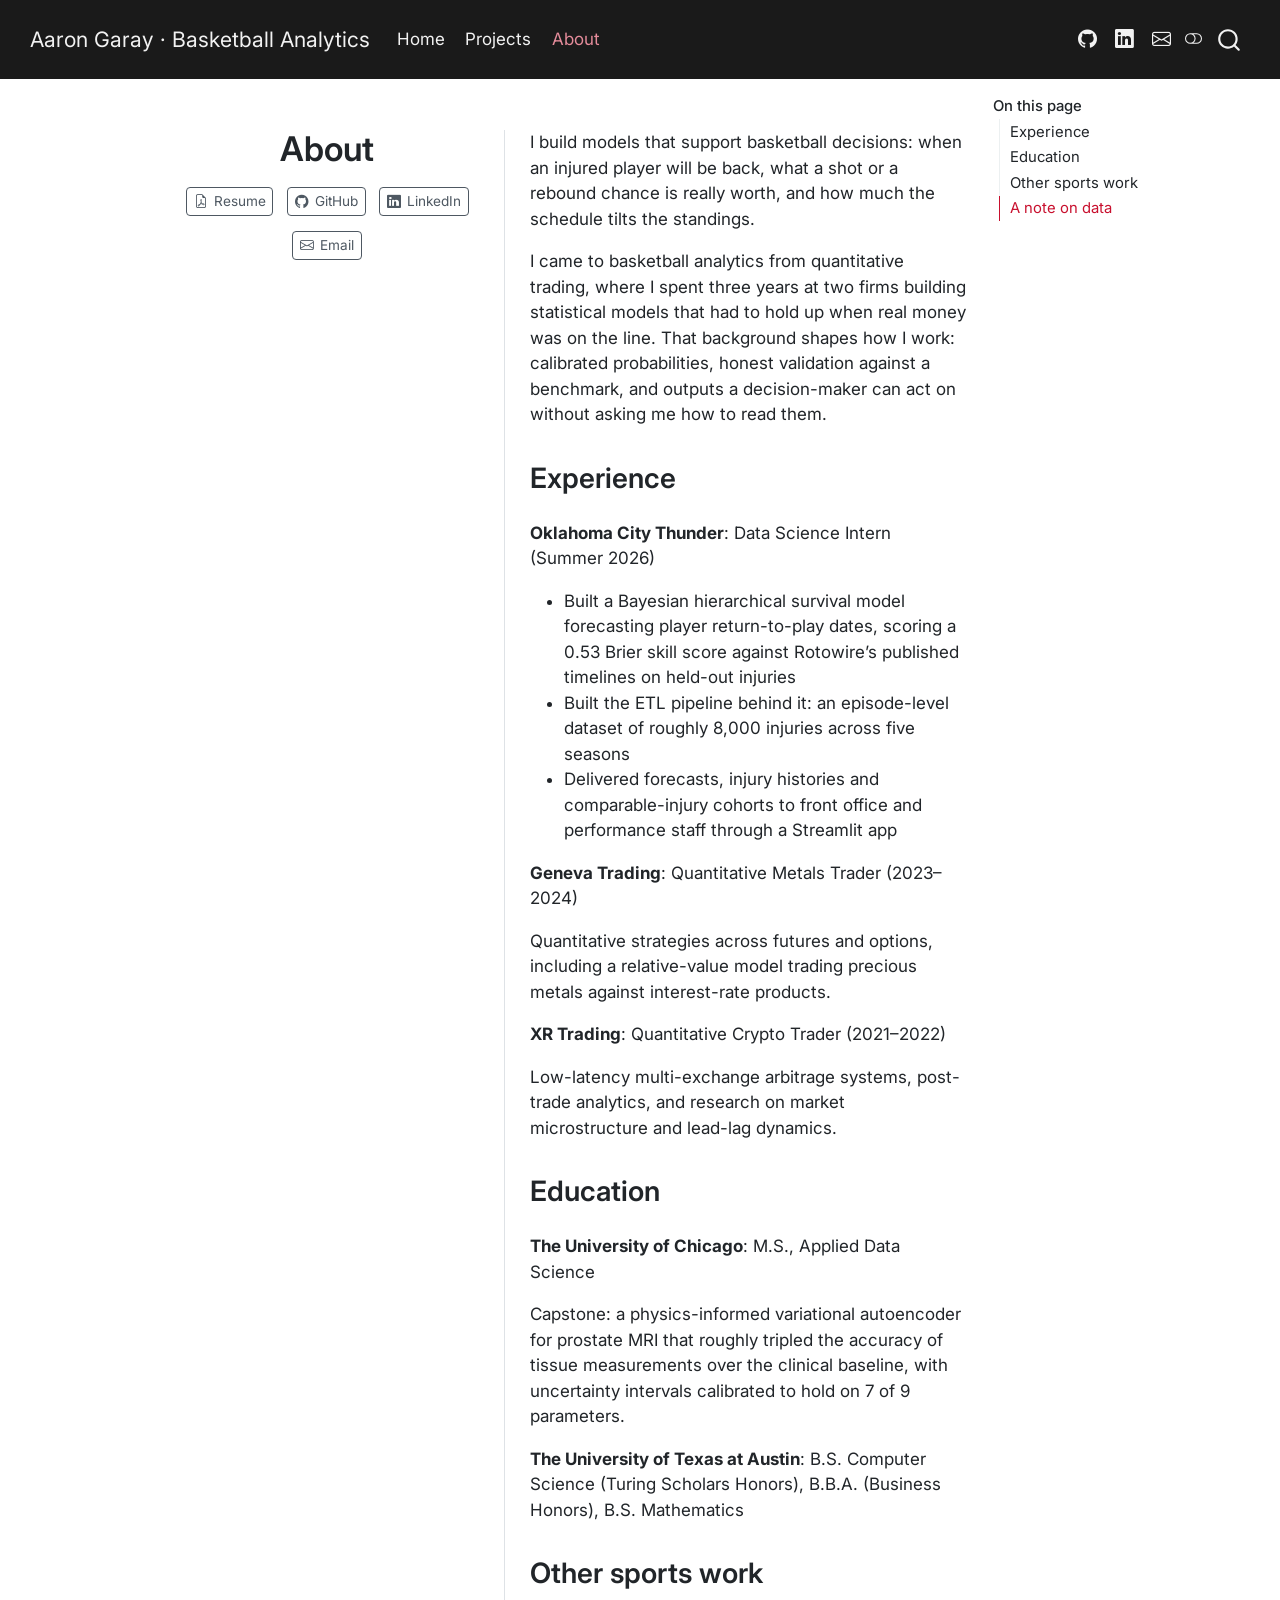
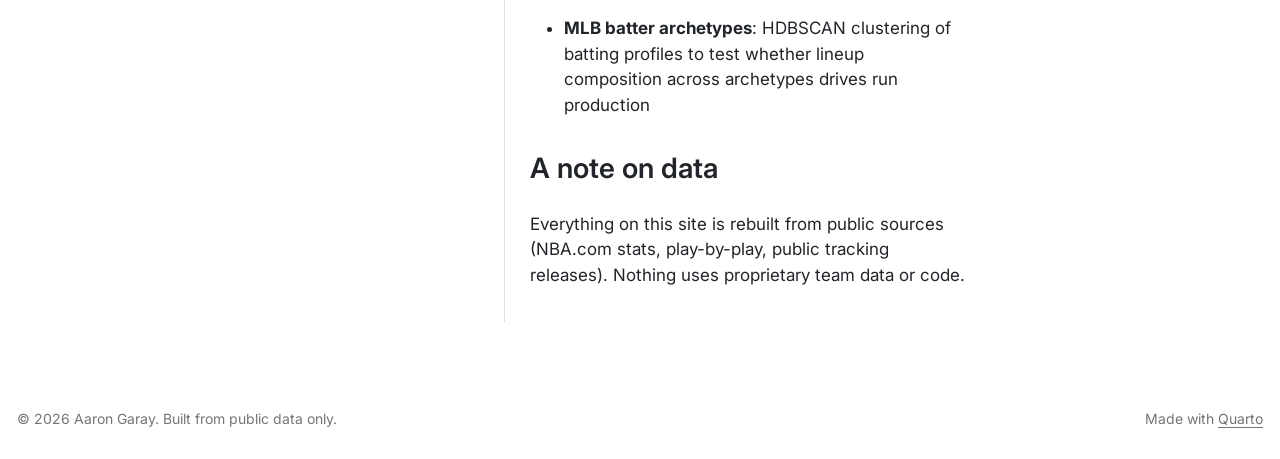
==== about.html @ 728c7e18 "Publish site 2026-10-15" ====
<!DOCTYPE html>
<html xmlns="http://www.w3.org/1999/xhtml" lang="en" xml:lang="en"><head>

<meta charset="utf-8">
<meta name="generator" content="quarto-1.10.19">

<meta name="viewport" content="width=device-width, initial-scale=1.0, user-scalable=yes">


<title>About – Aaron Garay · Basketball Analytics</title>
<style>
/* Default styles provided by pandoc.
** See https://pandoc.org/MANUAL.html#variables-for-html for config info.
*/
span.smallcaps{font-variant: small-caps;}
div.columns{display: flex; gap: 1.5em;}
div.column{flex: auto;}
@media screen {
div.columns{gap: min(4vw, 1.5em);}
div.column{overflow-x: auto;}
}
div.hanging-indent{margin-left: 1.5em; text-indent: -1.5em;}
ul.task-list{list-style: none;}
ul.task-list li input[type="checkbox"] {
  width: 0.8em;
  margin: 0 0.8em 0.2em -1em; /* quarto-specific, see https://github.com/quarto-dev/quarto-cli/issues/4556 */ 
  vertical-align: middle;
}
</style>


<script src="site_libs/quarto-nav/quarto-nav.js"></script>
<script src="site_libs/quarto-nav/headroom.min.js"></script>
<script src="site_libs/clipboard/clipboard.min.js"></script>
<script src="site_libs/quarto-search/autocomplete.umd.js"></script>
<script src="site_libs/quarto-search/fuse.min.js"></script>
<script src="site_libs/quarto-search/quarto-search.js"></script>
<meta name="quarto:offset" content="./">
<script src="site_libs/quarto-html/quarto.js" type="module"></script>
<script src="site_libs/quarto-html/tabsets/tabsets.js" type="module"></script>
<script src="site_libs/quarto-html/popper.min.js"></script>
<script src="site_libs/quarto-html/tippy.umd.min.js"></script>
<link href="site_libs/quarto-html/tippy.css" rel="stylesheet">
<link href="site_libs/quarto-html/quarto-syntax-highlighting-bf27225e3a48a9273f3daa8f8e829971.css" rel="stylesheet" class="quarto-color-scheme" id="quarto-text-highlighting-styles">
<link href="site_libs/quarto-html/quarto-syntax-highlighting-dark-b626d73c4c936ccc3cb08be7d45d1df6.css" rel="stylesheet" class="quarto-color-scheme quarto-color-alternate" id="quarto-text-highlighting-styles">
<link href="site_libs/quarto-html/quarto-syntax-highlighting-bf27225e3a48a9273f3daa8f8e829971.css" rel="stylesheet" class="quarto-color-scheme-extra" id="quarto-text-highlighting-styles">
<script src="site_libs/bootstrap/bootstrap.min.js"></script>
<link href="site_libs/bootstrap/bootstrap-icons.css" rel="stylesheet">
<link href="site_libs/bootstrap/bootstrap-ce6194d4757818fe899cf9afae61f88d.min.css" rel="stylesheet" append-hash="true" class="quarto-color-scheme" id="quarto-bootstrap" data-mode="light">
<link href="site_libs/bootstrap/bootstrap-dark-53510367652b9d6ea42027c552b97c7e.min.css" rel="stylesheet" append-hash="true" class="quarto-color-scheme quarto-color-alternate" id="quarto-bootstrap" data-mode="dark">
<link href="site_libs/bootstrap/bootstrap-ce6194d4757818fe899cf9afae61f88d.min.css" rel="stylesheet" append-hash="true" class="quarto-color-scheme-extra" id="quarto-bootstrap" data-mode="light">
<script id="quarto-search-options" type="application/json">{
  "location": "navbar",
  "copy-button": false,
  "collapse-after": 3,
  "panel-placement": "end",
  "type": "overlay",
  "limit": 50,
  "keyboard-shortcut": [
    "f",
    "/",
    "s"
  ],
  "show-item-context": false,
  "language": {
    "search-no-results-text": "No results",
    "search-matching-documents-text": "matching documents",
    "search-copy-link-title": "Copy link to search",
    "search-hide-matches-text": "Hide additional matches",
    "search-more-match-text": "more match in this document",
    "search-more-matches-text": "more matches in this document",
    "search-clear-button-title": "Clear",
    "search-text-placeholder": "",
    "search-detached-cancel-button-title": "Cancel",
    "search-submit-button-title": "Submit",
    "search-label": "Search"
  }
}</script>
<style>html{ scroll-behavior: smooth; }</style>


<meta property="og:title" content="About – Aaron Garay · Basketball Analytics">
<meta property="og:description" content="Models and research for basketball decision-making.">
<meta property="og:site_name" content="Aaron Garay · Basketball Analytics">
<meta name="twitter:title" content="About – Aaron Garay · Basketball Analytics">
<meta name="twitter:description" content="Models and research for basketball decision-making.">
<meta name="twitter:card" content="summary">
</head>

<body class="nav-fixed quarto-light"><script id="quarto-html-before-body" type="application/javascript">
    const toggleBodyColorMode = (bsSheetEl) => {
      const mode = bsSheetEl.getAttribute("data-mode");
      const bodyEl = window.document.querySelector("body");
      if (mode === "dark") {
        bodyEl.classList.add("quarto-dark");
        bodyEl.classList.remove("quarto-light");
      } else {
        bodyEl.classList.add("quarto-light");
        bodyEl.classList.remove("quarto-dark");
      }
    }
    const toggleBodyColorPrimary = () => {
      const bsSheetEl = window.document.querySelector("link#quarto-bootstrap:not([rel=disabled-stylesheet])");
      if (bsSheetEl) {
        toggleBodyColorMode(bsSheetEl);
      }
    }
    const setColorSchemeToggle = (alternate) => {
      const toggles = window.document.querySelectorAll('.quarto-color-scheme-toggle');
      for (let i=0; i < toggles.length; i++) {
        const toggle = toggles[i];
        if (toggle) {
          if (alternate) {
            toggle.classList.add("alternate");
          } else {
            toggle.classList.remove("alternate");
          }
        }
      }
    };
    const toggleColorMode = (alternate) => {
      // Switch the stylesheets
      const primaryStylesheets = window.document.querySelectorAll('link.quarto-color-scheme:not(.quarto-color-alternate)');
      const alternateStylesheets = window.document.querySelectorAll('link.quarto-color-scheme.quarto-color-alternate');
      manageTransitions('#quarto-margin-sidebar .nav-link', false);
      if (alternate) {
        // note: dark is layered on light, we don't disable primary!
        enableStylesheet(alternateStylesheets);
        for (const sheetNode of alternateStylesheets) {
          if (sheetNode.id === "quarto-bootstrap") {
            toggleBodyColorMode(sheetNode);
          }
        }
      } else {
        disableStylesheet(alternateStylesheets);
        enableStylesheet(primaryStylesheets)
        toggleBodyColorPrimary();
      }
      manageTransitions('#quarto-margin-sidebar .nav-link', true);
      // Switch the toggles
      setColorSchemeToggle(alternate)
      // Hack to workaround the fact that safari doesn't
      // properly recolor the scrollbar when toggling (#1455)
      if (navigator.userAgent.indexOf('Safari') > 0 && navigator.userAgent.indexOf('Chrome') == -1) {
        manageTransitions("body", false);
        window.scrollTo(0, 1);
        setTimeout(() => {
          window.scrollTo(0, 0);
          manageTransitions("body", true);
        }, 40);
      }
    }
    const disableStylesheet = (stylesheets) => {
      for (let i=0; i < stylesheets.length; i++) {
        const stylesheet = stylesheets[i];
        stylesheet.rel = 'disabled-stylesheet';
      }
    }
    const enableStylesheet = (stylesheets) => {
      for (let i=0; i < stylesheets.length; i++) {
        const stylesheet = stylesheets[i];
        if(stylesheet.rel !== 'stylesheet') { // for Chrome, which will still FOUC without this check
          stylesheet.rel = 'stylesheet';
        }
      }
    }
    const manageTransitions = (selector, allowTransitions) => {
      const els = window.document.querySelectorAll(selector);
      for (let i=0; i < els.length; i++) {
        const el = els[i];
        if (allowTransitions) {
          el.classList.remove('notransition');
        } else {
          el.classList.add('notransition');
        }
      }
    }
    const isFileUrl = () => {
      return window.location.protocol === 'file:';
    }
    const hasAlternateSentinel = () => {
      let styleSentinel = getColorSchemeSentinel();
      if (styleSentinel !== null) {
        return styleSentinel === "alternate";
      } else {
        return false;
      }
    }
    const setStyleSentinel = (alternate) => {
      const value = alternate ? "alternate" : "default";
      if (!isFileUrl()) {
        window.localStorage.setItem("quarto-color-scheme", value);
      } else {
        localAlternateSentinel = value;
      }
    }
    const getColorSchemeSentinel = () => {
      if (!isFileUrl()) {
        const storageValue = window.localStorage.getItem("quarto-color-scheme");
        return storageValue != null ? storageValue : localAlternateSentinel;
      } else {
        return localAlternateSentinel;
      }
    }
    const toggleGiscusIfUsed = (isAlternate, darkModeDefault) => {
      const baseTheme = document.querySelector('#giscus-base-theme')?.value ?? 'light';
      const alternateTheme = document.querySelector('#giscus-alt-theme')?.value ?? 'dark';
      let newTheme = '';
      if(authorPrefersDark) {
        newTheme = isAlternate ? baseTheme : alternateTheme;
      } else {
        newTheme = isAlternate ? alternateTheme : baseTheme;
      }
      const changeGiscusTheme = () => {
        // From: https://github.com/giscus/giscus/issues/336
        const sendMessage = (message) => {
          const iframe = document.querySelector('iframe.giscus-frame');
          if (!iframe) return;
          iframe.contentWindow.postMessage({ giscus: message }, 'https://giscus.app');
        }
        sendMessage({
          setConfig: {
            theme: newTheme
          }
        });
      }
      const isGiscussLoaded = window.document.querySelector('iframe.giscus-frame') !== null;
      if (isGiscussLoaded) {
        changeGiscusTheme();
      }
    };
    const authorPrefersDark = false;
    const darkModeDefault = authorPrefersDark;
      document.querySelector('link#quarto-text-highlighting-styles.quarto-color-scheme-extra').rel = 'disabled-stylesheet';
      document.querySelector('link#quarto-bootstrap.quarto-color-scheme-extra').rel = 'disabled-stylesheet';
    let localAlternateSentinel = darkModeDefault ? 'alternate' : 'default';
    // Dark / light mode switch
    window.quartoToggleColorScheme = () => {
      // Read the current dark / light value
      let toAlternate = !hasAlternateSentinel();
      toggleColorMode(toAlternate);
      setStyleSentinel(toAlternate);
      toggleGiscusIfUsed(toAlternate, darkModeDefault);
      window.dispatchEvent(new Event('resize'));
    };
    // Switch to dark mode if need be
    if (hasAlternateSentinel()) {
      toggleColorMode(true);
    } else {
      toggleColorMode(false);
    }
  </script>

<div id="quarto-search-results"></div>
  <header id="quarto-header" class="headroom fixed-top">
    <nav class="navbar navbar-expand-lg " data-bs-theme="dark">
      <div class="navbar-container container-fluid">
      <div class="navbar-brand-container mx-auto">
    <a class="navbar-brand" href="./index.html">
    <span class="navbar-title">Aaron Garay · Basketball Analytics</span>
    </a>
  </div>
            <div id="quarto-search" class="" title="Search"></div>
          <button class="navbar-toggler" type="button" data-bs-toggle="collapse" data-bs-target="#navbarCollapse" aria-controls="navbarCollapse" role="menu" aria-expanded="false" aria-label="Toggle navigation" onclick="if (window.quartoToggleHeadroom) { window.quartoToggleHeadroom(); }">
  <span class="navbar-toggler-icon"></span>
</button>
          <div class="collapse navbar-collapse" id="navbarCollapse">
            <ul class="navbar-nav navbar-nav-scroll me-auto">
  <li class="nav-item">
    <a class="nav-link" href="./index.html"> 
<span class="menu-text">Home</span></a>
  </li>  
  <li class="nav-item">
    <a class="nav-link" href="./projects.html"> 
<span class="menu-text">Projects</span></a>
  </li>  
  <li class="nav-item">
    <a class="nav-link active" href="./about.html" aria-current="page"> 
<span class="menu-text">About</span></a>
  </li>  
</ul>
            <ul class="navbar-nav navbar-nav-scroll ms-auto">
  <li class="nav-item compact">
    <a class="nav-link" href="https://github.com/AaronG428"> <i class="bi bi-github" role="img" aria-label="GitHub">
</i> 
<span class="menu-text"></span></a>
  </li>  
  <li class="nav-item compact">
    <a class="nav-link" href="https://www.linkedin.com/in/aarongaray"> <i class="bi bi-linkedin" role="img" aria-label="LinkedIn">
</i> 
<span class="menu-text"></span></a>
  </li>  
  <li class="nav-item compact">
    <a class="nav-link" href="mailto:aaron.m.garay@gmail.com"> <i class="bi bi-envelope" role="img" aria-label="Email">
</i> 
<span class="menu-text"></span></a>
  </li>  
</ul>
          </div> <!-- /navcollapse -->
            <div class="quarto-navbar-tools">
  <a href="" class="quarto-color-scheme-toggle quarto-navigation-tool  px-1" onclick="window.quartoToggleColorScheme(); return false;" title="Toggle dark mode"><i class="bi"></i></a>
</div>
      </div> <!-- /container-fluid -->
    </nav>
</header>
<!-- content -->
<div id="quarto-content" class="quarto-container page-columns page-rows-contents page-layout-article page-navbar">
<!-- sidebar -->
<!-- margin-sidebar -->
    <div id="quarto-margin-sidebar" class="sidebar margin-sidebar">
        <nav id="TOC" role="doc-toc" class="toc-active">
    <h2 id="toc-title">On this page</h2>
  <ul>
  <li><a href="#experience" id="toc-experience" class="nav-link active" data-scroll-target="#experience">Experience</a></li>
  <li><a href="#education" id="toc-education" class="nav-link" data-scroll-target="#education">Education</a></li>
  <li><a href="#other-sports-work" id="toc-other-sports-work" class="nav-link" data-scroll-target="#other-sports-work">Other sports work</a></li>
  <li><a href="#a-note-on-data" id="toc-a-note-on-data" class="nav-link" data-scroll-target="#a-note-on-data">A note on data</a></li>
  </ul>
</nav>
    </div>
<!-- main -->
<div class="quarto-about-trestles">
  <div class="about-entity">
<header id="title-block-header" class="quarto-title-block default">
<div class="quarto-title">
<h1 class="title">About</h1>
</div>
<div class="quarto-title-meta">
  </div>
</header>
    <div class="about-links">
  <a href="/files/resume.pdf" class="about-link" rel="" target="">
    <i class="bi bi-file-earmark-pdf"></i>
     <span class="about-link-text">Resume</span>
  </a>
  <a href="https://github.com/AaronG428" class="about-link" rel="" target="">
    <i class="bi bi-github"></i>
     <span class="about-link-text">GitHub</span>
  </a>
  <a href="https://www.linkedin.com/in/aarongaray" class="about-link" rel="" target="">
    <i class="bi bi-linkedin"></i>
     <span class="about-link-text">LinkedIn</span>
  </a>
  <a href="mailto:aaron.m.garay@gmail.com" class="about-link" rel="" target="">
    <i class="bi bi-envelope"></i>
     <span class="about-link-text">Email</span>
  </a>
</div>
  </div>
  <div class="about-contents"><main class="content" id="quarto-document-content">


<p>I build models that support basketball decisions: when an injured player will be back, what a shot or a rebound chance is really worth, and how much the schedule tilts the standings.</p>
<p>I came to basketball analytics from quantitative trading, where I spent three years at two firms building statistical models that had to hold up when real money was on the line. That background shapes how I work: calibrated probabilities, honest validation against a benchmark, and outputs a decision-maker can act on without asking me how to read them.</p>
<section id="experience" class="level2">
<h2 data-anchor-id="experience">Experience</h2>
<p><strong>Oklahoma City Thunder</strong>: Data Science Intern (Summer 2026)</p>
<ul>
<li>Built a Bayesian hierarchical survival model forecasting player return-to-play dates, scoring a 0.53 Brier skill score against Rotowire’s published timelines on held-out injuries</li>
<li>Built the ETL pipeline behind it: an episode-level dataset of roughly 8,000 injuries across five seasons</li>
<li>Delivered forecasts, injury histories and comparable-injury cohorts to front office and performance staff through a Streamlit app</li>
</ul>
<p><strong>Geneva Trading</strong>: Quantitative Metals Trader (2023–2024)</p>
<p>Quantitative strategies across futures and options, including a relative-value model trading precious metals against interest-rate products.</p>
<p><strong>XR Trading</strong>: Quantitative Crypto Trader (2021–2022)</p>
<p>Low-latency multi-exchange arbitrage systems, post-trade analytics, and research on market microstructure and lead-lag dynamics.</p>
</section>
<section id="education" class="level2">
<h2 data-anchor-id="education">Education</h2>
<p><strong>The University of Chicago</strong>: M.S., Applied Data Science</p>
<p>Capstone: a physics-informed variational autoencoder for prostate MRI that roughly tripled the accuracy of tissue measurements over the clinical baseline, with uncertainty intervals calibrated to hold on 7 of 9 parameters.</p>
<p><strong>The University of Texas at Austin</strong>: B.S. Computer Science (Turing Scholars Honors), B.B.A. (Business Honors), B.S. Mathematics</p>
</section>
<section id="other-sports-work" class="level2">
<h2 data-anchor-id="other-sports-work">Other sports work</h2>
<ul>
<li><strong>MLB batter archetypes</strong>: HDBSCAN clustering of batting profiles to test whether lineup composition across archetypes drives run production</li>
</ul>
</section>
<section id="a-note-on-data" class="level2">
<h2 data-anchor-id="a-note-on-data">A note on data</h2>
<p>Everything on this site is rebuilt from public sources (NBA.com stats, play-by-play, public tracking releases). Nothing uses proprietary team data or code.</p>


</section>
</main></div>
</div>
 <!-- /main -->
<script id="quarto-html-after-body" type="application/javascript">
  window.document.addEventListener("DOMContentLoaded", function (event) {
    // Ensure there is a toggle, if there isn't float one in the top right
    if (window.document.querySelector('.quarto-color-scheme-toggle') === null) {
      const a = window.document.createElement('a');
      a.classList.add('top-right');
      a.classList.add('quarto-color-scheme-toggle');
      a.href = "";
      a.onclick = function() { try { window.quartoToggleColorScheme(); } catch {} return false; };
      const i = window.document.createElement("i");
      i.classList.add('bi');
      a.appendChild(i);
      window.document.body.appendChild(a);
    }
    setColorSchemeToggle(hasAlternateSentinel())
    const isCodeAnnotation = (el) => {
      for (const clz of el.classList) {
        if (clz.startsWith('code-annotation-')) {                     
          return true;
        }
      }
      return false;
    }
    const onCopySuccess = function(e) {
      // button target
      const button = e.trigger;
      // don't keep focus
      button.blur();
      // flash "checked"
      button.classList.add('code-copy-button-checked');
      var currentTitle = button.getAttribute("title");
      button.setAttribute("title", "Copied!");
      let tooltip;
      if (window.bootstrap) {
        button.setAttribute("data-bs-toggle", "tooltip");
        button.setAttribute("data-bs-placement", "left");
        button.setAttribute("data-bs-title", "Copied!");
        tooltip = new bootstrap.Tooltip(button, 
          { trigger: "manual", 
            customClass: "code-copy-button-tooltip",
            offset: [0, -8]});
        tooltip.show();    
      }
      setTimeout(function() {
        if (tooltip) {
          tooltip.hide();
          button.removeAttribute("data-bs-title");
          button.removeAttribute("data-bs-toggle");
          button.removeAttribute("data-bs-placement");
        }
        button.setAttribute("title", currentTitle);
        button.classList.remove('code-copy-button-checked');
      }, 1000);
      // clear code selection
      e.clearSelection();
    }
    const getTextToCopy = function(trigger) {
      const outerScaffold = trigger.parentElement.cloneNode(true);
      const codeEl = outerScaffold.querySelector('code');
      for (const childEl of codeEl.children) {
        if (isCodeAnnotation(childEl)) {
          childEl.remove();
        }
      }
      return codeEl.innerText;
    }
    const clipboard = new window.ClipboardJS('.code-copy-button:not([data-in-quarto-modal])', {
      text: getTextToCopy
    });
    clipboard.on('success', onCopySuccess);
    if (window.document.getElementById('quarto-embedded-source-code-modal')) {
      const clipboardModal = new window.ClipboardJS('.code-copy-button[data-in-quarto-modal]', {
        text: getTextToCopy,
        container: window.document.getElementById('quarto-embedded-source-code-modal')
      });
      clipboardModal.on('success', onCopySuccess);
    }
    const viewSource = window.document.getElementById('quarto-view-source') ||
                       window.document.getElementById('quarto-code-tools-source');
    if (viewSource) {
      const sourceUrl = viewSource.getAttribute("data-quarto-source-url");
      viewSource.addEventListener("click", function(e) {
        if (sourceUrl) {
          // rstudio viewer pane
          if (/\bcapabilities=\b/.test(window.location)) {
            window.open(sourceUrl);
          } else {
            window.location.href = sourceUrl;
          }
        } else {
          const modal = new bootstrap.Modal(document.getElementById('quarto-embedded-source-code-modal'));
          modal.show();
        }
        return false;
      });
    }
    function toggleCodeHandler(show) {
      return function(e) {
        const cellDetails = window.document.querySelectorAll(".cell details.code-fold");
        for (let i=0; i<cellDetails.length; i++) {
          const details = cellDetails[i];
          if (show) {
            details.open = true;
          } else {
            details.removeAttribute("open");
          }
        }
        const cellCodeDivs = window.document.querySelectorAll(".cell div.sourceCode.cell-code");
        const fromCls = show ? "hidden" : "unhidden";
        const toCls = show ? "unhidden" : "hidden";
        for (let i=0; i<cellCodeDivs.length; i++) {
          const codeDiv = cellCodeDivs[i];
          if (codeDiv.classList.contains(fromCls)) {
            codeDiv.classList.remove(fromCls);
            codeDiv.classList.add(toCls);
          } 
        }
        return false;
      }
    }
    const hideAllCode = window.document.getElementById("quarto-hide-all-code");
    if (hideAllCode) {
      hideAllCode.addEventListener("click", toggleCodeHandler(false));
    }
    const showAllCode = window.document.getElementById("quarto-show-all-code");
    if (showAllCode) {
      showAllCode.addEventListener("click", toggleCodeHandler(true));
    }
      var localhostRegex = new RegExp(/^(?:http|https):\/\/localhost\:?[0-9]*\//);
      var mailtoRegex = new RegExp(/^mailto:/);
        var filterRegex = new RegExp("https:\/\/AaronG428\.github\.io");
      var isInternal = (href) => {
          return filterRegex.test(href) || localhostRegex.test(href) || mailtoRegex.test(href);
      }
      // Inspect non-navigation links and adorn them if external
     var links = window.document.querySelectorAll('a[href]:not(.nav-link):not(.navbar-brand):not(.toc-action):not(.sidebar-link):not(.sidebar-item-toggle):not(.pagination-link):not(.no-external):not([aria-hidden]):not(.dropdown-item):not(.quarto-navigation-tool):not(.about-link)');
      for (var i=0; i<links.length; i++) {
        const link = links[i];
        if (!isInternal(link.href)) {
          // undo the damage that might have been done by quarto-nav.js in the case of
          // links that we want to consider external
          if (link.dataset.originalHref !== undefined) {
            link.href = link.dataset.originalHref;
          }
        }
      }
    function tippyHover(el, contentFn, onTriggerFn, onUntriggerFn) {
      const config = {
        allowHTML: true,
        maxWidth: 500,
        delay: 100,
        arrow: false,
        appendTo: function(el) {
            return el.parentElement;
        },
        interactive: true,
        interactiveBorder: 10,
        theme: 'quarto',
        placement: 'bottom-start',
      };
      if (contentFn) {
        config.content = contentFn;
      }
      if (onTriggerFn) {
        config.onTrigger = onTriggerFn;
      }
      if (onUntriggerFn) {
        config.onUntrigger = onUntriggerFn;
      }
      window.tippy(el, config); 
    }
    const noterefs = window.document.querySelectorAll('a[role="doc-noteref"]');
    for (var i=0; i<noterefs.length; i++) {
      const ref = noterefs[i];
      tippyHover(ref, function() {
        // use id or data attribute instead here
        let href = ref.getAttribute('data-footnote-href') || ref.getAttribute('href');
        try { href = new URL(href).hash; } catch {}
        const id = href.replace(/^#\/?/, "");
        const note = window.document.getElementById(id);
        if (note) {
          return note.innerHTML;
        } else {
          return "";
        }
      });
    }
    const xrefs = window.document.querySelectorAll('a.quarto-xref');
    const processXRef = (id, note) => {
      // Strip column container classes
      const stripColumnClz = (el) => {
        el.classList.remove("page-full", "page-columns");
        if (el.children) {
          for (const child of el.children) {
            stripColumnClz(child);
          }
        }
      }
      stripColumnClz(note)
      if (id === null || id.startsWith('sec-')) {
        // Special case sections, only their first couple elements
        const container = document.createElement("div");
        if (note.children && note.children.length > 2) {
          container.appendChild(note.children[0].cloneNode(true));
          for (let i = 1; i < note.children.length; i++) {
            const child = note.children[i];
            if (child.tagName === "P" && child.innerText === "") {
              continue;
            } else {
              container.appendChild(child.cloneNode(true));
              break;
            }
          }
          if (window.Quarto?.typesetMath) {
            window.Quarto.typesetMath(container);
          }
          return container.innerHTML
        } else {
          if (window.Quarto?.typesetMath) {
            window.Quarto.typesetMath(note);
          }
          return note.innerHTML;
        }
      } else {
        // Remove any anchor links if they are present
        const anchorLink = note.querySelector('a.anchorjs-link');
        if (anchorLink) {
          anchorLink.remove();
        }
        if (window.Quarto?.typesetMath) {
          window.Quarto.typesetMath(note);
        }
        if (note.classList.contains("callout")) {
          return note.outerHTML;
        } else {
          return note.innerHTML;
        }
      }
    }
    for (var i=0; i<xrefs.length; i++) {
      const xref = xrefs[i];
      tippyHover(xref, undefined, function(instance) {
        instance.disable();
        let url = xref.getAttribute('href');
        let hash = undefined; 
        if (url.startsWith('#')) {
          hash = url;
        } else {
          try { hash = new URL(url).hash; } catch {}
        }
        if (hash) {
          const id = hash.replace(/^#\/?/, "");
          const note = window.document.getElementById(id);
          if (note !== null) {
            try {
              const html = processXRef(id, note.cloneNode(true));
              instance.setContent(html);
            } finally {
              instance.enable();
              instance.show();
            }
          } else {
            // See if we can fetch this
            fetch(url.split('#')[0])
            .then(res => res.text())
            .then(html => {
              const parser = new DOMParser();
              const htmlDoc = parser.parseFromString(html, "text/html");
              const note = htmlDoc.getElementById(id);
              if (note !== null) {
                const html = processXRef(id, note);
                instance.setContent(html);
              } 
            }).finally(() => {
              instance.enable();
              instance.show();
            });
          }
        } else {
          // See if we can fetch a full url (with no hash to target)
          // This is a special case and we should probably do some content thinning / targeting
          fetch(url)
          .then(res => res.text())
          .then(html => {
            const parser = new DOMParser();
            const htmlDoc = parser.parseFromString(html, "text/html");
            const note = htmlDoc.querySelector('main.content');
            if (note !== null) {
              // This should only happen for chapter cross references
              // (since there is no id in the URL)
              // remove the first header
              if (note.children.length > 0 && note.children[0].tagName === "HEADER") {
                note.children[0].remove();
              }
              const html = processXRef(null, note);
              instance.setContent(html);
            } 
          }).finally(() => {
            instance.enable();
            instance.show();
          });
        }
      }, function(instance) {
      });
    }
        let selectedAnnoteEl;
        const selectorForAnnotation = ( cell, annotation) => {
          let cellAttr = 'data-code-cell="' + cell + '"';
          let lineAttr = 'data-code-annotation="' +  annotation + '"';
          const selector = 'span[' + cellAttr + '][' + lineAttr + ']';
          return selector;
        }
        const selectCodeLines = (annoteEl) => {
          const doc = window.document;
          const targetCell = annoteEl.getAttribute("data-target-cell");
          const targetAnnotation = annoteEl.getAttribute("data-target-annotation");
          const annoteSpan = window.document.querySelector(selectorForAnnotation(targetCell, targetAnnotation));
          const lines = annoteSpan.getAttribute("data-code-lines").split(",");
          const lineIds = lines.map((line) => {
            return targetCell + "-" + line;
          })
          let top = null;
          let height = null;
          let parent = null;
          if (lineIds.length > 0) {
              //compute the position of the single el (top and bottom and make a div)
              const el = window.document.getElementById(lineIds[0]);
              top = el.offsetTop;
              height = el.offsetHeight;
              parent = el.parentElement.parentElement;
            if (lineIds.length > 1) {
              const lastEl = window.document.getElementById(lineIds[lineIds.length - 1]);
              const bottom = lastEl.offsetTop + lastEl.offsetHeight;
              height = bottom - top;
            }
            if (top !== null && height !== null && parent !== null) {
              // cook up a div (if necessary) and position it 
              let div = window.document.getElementById("code-annotation-line-highlight");
              if (div === null) {
                div = window.document.createElement("div");
                div.setAttribute("id", "code-annotation-line-highlight");
                div.style.position = 'absolute';
                parent.appendChild(div);
              }
              div.style.top = top - 2 + "px";
              div.style.height = height + 4 + "px";
              div.style.left = 0;
              let gutterDiv = window.document.getElementById("code-annotation-line-highlight-gutter");
              if (gutterDiv === null) {
                gutterDiv = window.document.createElement("div");
                gutterDiv.setAttribute("id", "code-annotation-line-highlight-gutter");
                gutterDiv.style.position = 'absolute';
                const codeCell = window.document.getElementById(targetCell);
                const gutter = codeCell.querySelector('.code-annotation-gutter');
                gutter.appendChild(gutterDiv);
              }
              gutterDiv.style.top = top - 2 + "px";
              gutterDiv.style.height = height + 4 + "px";
            }
            selectedAnnoteEl = annoteEl;
          }
        };
        const unselectCodeLines = () => {
          const elementsIds = ["code-annotation-line-highlight", "code-annotation-line-highlight-gutter"];
          elementsIds.forEach((elId) => {
            const div = window.document.getElementById(elId);
            if (div) {
              div.remove();
            }
          });
          selectedAnnoteEl = undefined;
        };
          // Handle positioning of the toggle
      window.addEventListener(
        "resize",
        throttle(() => {
          elRect = undefined;
          if (selectedAnnoteEl) {
            selectCodeLines(selectedAnnoteEl);
          }
        }, 10)
      );
      function throttle(fn, ms) {
      let throttle = false;
      let timer;
        return (...args) => {
          if(!throttle) { // first call gets through
              fn.apply(this, args);
              throttle = true;
          } else { // all the others get throttled
              if(timer) clearTimeout(timer); // cancel #2
              timer = setTimeout(() => {
                fn.apply(this, args);
                timer = throttle = false;
              }, ms);
          }
        };
      }
        // Attach click handler to the DT
        const annoteDls = window.document.querySelectorAll('dt[data-target-cell]');
        for (const annoteDlNode of annoteDls) {
          annoteDlNode.addEventListener('click', (event) => {
            const clickedEl = event.target;
            if (clickedEl !== selectedAnnoteEl) {
              unselectCodeLines();
              const activeEl = window.document.querySelector('dt[data-target-cell].code-annotation-active');
              if (activeEl) {
                activeEl.classList.remove('code-annotation-active');
              }
              selectCodeLines(clickedEl);
              clickedEl.classList.add('code-annotation-active');
            } else {
              // Unselect the line
              unselectCodeLines();
              clickedEl.classList.remove('code-annotation-active');
            }
          });
        }
    const findCites = (el) => {
      const parentEl = el.parentElement;
      if (parentEl) {
        const cites = parentEl.dataset.cites;
        if (cites) {
          return {
            el,
            cites: cites.split(' ')
          };
        } else {
          return findCites(el.parentElement)
        }
      } else {
        return undefined;
      }
    };
    var bibliorefs = window.document.querySelectorAll('a[role="doc-biblioref"]');
    for (var i=0; i<bibliorefs.length; i++) {
      const ref = bibliorefs[i];
      const citeInfo = findCites(ref);
      if (citeInfo) {
        tippyHover(citeInfo.el, function() {
          var popup = window.document.createElement('div');
          citeInfo.cites.forEach(function(cite) {
            var citeDiv = window.document.createElement('div');
            citeDiv.classList.add('hanging-indent');
            citeDiv.classList.add('csl-entry');
            var biblioDiv = window.document.getElementById('ref-' + cite);
            if (biblioDiv) {
              citeDiv.innerHTML = biblioDiv.innerHTML;
            }
            popup.appendChild(citeDiv);
          });
          return popup.innerHTML;
        });
      }
    }
  });
  </script>
</div> <!-- /content -->
<footer class="footer">
  <div class="nav-footer">
    <div class="nav-footer-left">
<p>© 2026 Aaron Garay. Built from public data only.</p>
</div>   
    <div class="nav-footer-center">
      &nbsp;
    </div>
    <div class="nav-footer-right">
<p>Made with <a href="https://quarto.org">Quarto</a></p>
</div>
  </div>
</footer>




<script src="site_libs/quarto-html/zenscroll-min.js"></script>
</body></html>
---- site_libs/quarto-html/tippy.css ----
.tippy-box[data-animation=fade][data-state=hidden]{opacity:0}[data-tippy-root]{max-width:calc(100vw - 10px)}.tippy-box{position:relative;background-color:#333;color:#fff;border-radius:4px;font-size:14px;line-height:1.4;white-space:normal;outline:0;transition-property:transform,visibility,opacity}.tippy-box[data-placement^=top]>.tippy-arrow{bottom:0}.tippy-box[data-placement^=top]>.tippy-arrow:before{bottom:-7px;left:0;border-width:8px 8px 0;border-top-color:initial;transform-origin:center top}.tippy-box[data-placement^=bottom]>.tippy-arrow{top:0}.tippy-box[data-placement^=bottom]>.tippy-arrow:before{top:-7px;left:0;border-width:0 8px 8px;border-bottom-color:initial;transform-origin:center bottom}.tippy-box[data-placement^=left]>.tippy-arrow{right:0}.tippy-box[data-placement^=left]>.tippy-arrow:before{border-width:8px 0 8px 8px;border-left-color:initial;right:-7px;transform-origin:center left}.tippy-box[data-placement^=right]>.tippy-arrow{left:0}.tippy-box[data-placement^=right]>.tippy-arrow:before{left:-7px;border-width:8px 8px 8px 0;border-right-color:initial;transform-origin:center right}.tippy-box[data-inertia][data-state=visible]{transition-timing-function:cubic-bezier(.54,1.5,.38,1.11)}.tippy-arrow{width:16px;height:16px;color:#333}.tippy-arrow:before{content:"";position:absolute;border-color:transparent;border-style:solid}.tippy-content{position:relative;padding:5px 9px;z-index:1}
---- site_libs/quarto-html/quarto-syntax-highlighting-bf27225e3a48a9273f3daa8f8e829971.css ----
/* quarto syntax highlight colors */
:root {
  --quarto-hl-ot-color: #003B4F;
  --quarto-hl-at-color: #657422;
  --quarto-hl-ss-color: #20794D;
  --quarto-hl-an-color: #5E5E5E;
  --quarto-hl-fu-color: #4758AB;
  --quarto-hl-st-color: #20794D;
  --quarto-hl-cf-color: #003B4F;
  --quarto-hl-op-color: #5E5E5E;
  --quarto-hl-er-color: #AD0000;
  --quarto-hl-bn-color: #AD0000;
  --quarto-hl-al-color: #AD0000;
  --quarto-hl-va-color: #111111;
  --quarto-hl-bu-color: inherit;
  --quarto-hl-ex-color: inherit;
  --quarto-hl-pp-color: #AD0000;
  --quarto-hl-in-color: #5E5E5E;
  --quarto-hl-vs-color: #20794D;
  --quarto-hl-wa-color: #5E5E5E;
  --quarto-hl-do-color: #5E5E5E;
  --quarto-hl-im-color: #00769E;
  --quarto-hl-ch-color: #20794D;
  --quarto-hl-dt-color: #AD0000;
  --quarto-hl-fl-color: #AD0000;
  --quarto-hl-co-color: #5E5E5E;
  --quarto-hl-cv-color: #5E5E5E;
  --quarto-hl-cn-color: #8f5902;
  --quarto-hl-sc-color: #5E5E5E;
  --quarto-hl-dv-color: #AD0000;
  --quarto-hl-kw-color: #003B4F;
}

/* other quarto variables */
:root {
  --quarto-font-monospace: SFMono-Regular, Menlo, Monaco, Consolas, "Liberation Mono", "Courier New", monospace;
}

/* syntax highlight based on Pandoc's rules */
pre > code.sourceCode > span {
  color: #003B4F;
}

code.sourceCode > span {
  color: #003B4F;
}

div.sourceCode,
div.sourceCode pre.sourceCode {
  color: #003B4F;
}

/* Normal */
code span {
  color: #003B4F;
}

/* Alert */
code span.al {
  color: #AD0000;
  font-style: inherit;
}

/* Annotation */
code span.an {
  color: #5E5E5E;
  font-style: inherit;
}

/* Attribute */
code span.at {
  color: #657422;
  font-style: inherit;
}

/* BaseN */
code span.bn {
  color: #AD0000;
  font-style: inherit;
}

/* BuiltIn */
code span.bu {
  font-style: inherit;
}

/* ControlFlow */
code span.cf {
  color: #003B4F;
  font-weight: bold;
  font-style: inherit;
}

/* Char */
code span.ch {
  color: #20794D;
  font-style: inherit;
}

/* Constant */
code span.cn {
  color: #8f5902;
  font-style: inherit;
}

/* Comment */
code span.co {
  color: #5E5E5E;
  font-style: inherit;
}

/* CommentVar */
code span.cv {
  color: #5E5E5E;
  font-style: italic;
}

/* Documentation */
code span.do {
  color: #5E5E5E;
  font-style: italic;
}

/* DataType */
code span.dt {
  color: #AD0000;
  font-style: inherit;
}

/* DecVal */
code span.dv {
  color: #AD0000;
  font-style: inherit;
}

/* Error */
code span.er {
  color: #AD0000;
  font-style: inherit;
}

/* Extension */
code span.ex {
  font-style: inherit;
}

/* Float */
code span.fl {
  color: #AD0000;
  font-style: inherit;
}

/* Function */
code span.fu {
  color: #4758AB;
  font-style: inherit;
}

/* Import */
code span.im {
  color: #00769E;
  font-style: inherit;
}

/* Information */
code span.in {
  color: #5E5E5E;
  font-style: inherit;
}

/* Keyword */
code span.kw {
  color: #003B4F;
  font-weight: bold;
  font-style: inherit;
}

/* Operator */
code span.op {
  color: #5E5E5E;
  font-style: inherit;
}

/* Other */
code span.ot {
  color: #003B4F;
  font-style: inherit;
}

/* Preprocessor */
code span.pp {
  color: #AD0000;
  font-style: inherit;
}

/* SpecialChar */
code span.sc {
  color: #5E5E5E;
  font-style: inherit;
}

/* SpecialString */
code span.ss {
  color: #20794D;
  font-style: inherit;
}

/* String */
code span.st {
  color: #20794D;
  font-style: inherit;
}

/* Variable */
code span.va {
  color: #111111;
  font-style: inherit;
}

/* VerbatimString */
code span.vs {
  color: #20794D;
  font-style: inherit;
}

/* Warning */
code span.wa {
  color: #5E5E5E;
  font-style: italic;
}

.prevent-inlining {
  content: "</";
}

/*# sourceMappingURL=8be38f48d34c45af72792cbd699585e7.css.map */
---- site_libs/quarto-html/quarto-syntax-highlighting-dark-b626d73c4c936ccc3cb08be7d45d1df6.css ----
/* quarto syntax highlight colors */
:root {
  --quarto-hl-al-color: #f07178;
  --quarto-hl-an-color: #d4d0ab;
  --quarto-hl-at-color: #00e0e0;
  --quarto-hl-bn-color: #d4d0ab;
  --quarto-hl-bu-color: #abe338;
  --quarto-hl-ch-color: #abe338;
  --quarto-hl-co-color: #f8f8f2;
  --quarto-hl-cv-color: #ffd700;
  --quarto-hl-cn-color: #ffd700;
  --quarto-hl-cf-color: #ffa07a;
  --quarto-hl-dt-color: #ffa07a;
  --quarto-hl-dv-color: #d4d0ab;
  --quarto-hl-do-color: #f8f8f2;
  --quarto-hl-er-color: #f07178;
  --quarto-hl-ex-color: #00e0e0;
  --quarto-hl-fl-color: #d4d0ab;
  --quarto-hl-fu-color: #ffa07a;
  --quarto-hl-im-color: #abe338;
  --quarto-hl-in-color: #d4d0ab;
  --quarto-hl-kw-color: #ffa07a;
  --quarto-hl-op-color: #ffa07a;
  --quarto-hl-ot-color: #00e0e0;
  --quarto-hl-pp-color: #dcc6e0;
  --quarto-hl-re-color: #00e0e0;
  --quarto-hl-sc-color: #abe338;
  --quarto-hl-ss-color: #abe338;
  --quarto-hl-st-color: #abe338;
  --quarto-hl-va-color: #00e0e0;
  --quarto-hl-vs-color: #abe338;
  --quarto-hl-wa-color: #dcc6e0;
}

/* other quarto variables */
:root {
  --quarto-font-monospace: SFMono-Regular, Menlo, Monaco, Consolas, "Liberation Mono", "Courier New", monospace;
}

/* syntax highlight based on Pandoc's rules */
pre > code.sourceCode > span {
  color: #f8f8f2;
}

code.sourceCode > span {
  color: #f8f8f2;
}

div.sourceCode,
div.sourceCode pre.sourceCode {
  color: #f8f8f2;
}

/* Normal */
code span {
  color: #f8f8f2;
}

/* Alert */
code span.al {
  color: #f07178;
}

/* Annotation */
code span.an {
  color: #d4d0ab;
}

/* Attribute */
code span.at {
  color: #00e0e0;
}

/* BaseN */
code span.bn {
  color: #d4d0ab;
}

/* BuiltIn */
code span.bu {
  color: #abe338;
}

/* ControlFlow */
code span.cf {
  font-weight: bold;
  color: #ffa07a;
}

/* Char */
code span.ch {
  color: #abe338;
}

/* Constant */
code span.cn {
  color: #ffd700;
}

/* Comment */
code span.co {
  font-style: italic;
  color: #f8f8f2;
}

/* CommentVar */
code span.cv {
  color: #ffd700;
}

/* Documentation */
code span.do {
  color: #f8f8f2;
}

/* DataType */
code span.dt {
  color: #ffa07a;
}

/* DecVal */
code span.dv {
  color: #d4d0ab;
}

/* Error */
code span.er {
  color: #f07178;
  text-decoration: underline;
}

/* Extension */
code span.ex {
  font-weight: bold;
  color: #00e0e0;
}

/* Float */
code span.fl {
  color: #d4d0ab;
}

/* Function */
code span.fu {
  color: #ffa07a;
}

/* Import */
code span.im {
  color: #abe338;
}

/* Information */
code span.in {
  color: #d4d0ab;
}

/* Keyword */
code span.kw {
  font-weight: bold;
  color: #ffa07a;
}

/* Operator */
code span.op {
  color: #ffa07a;
}

/* Other */
code span.ot {
  color: #00e0e0;
}

/* Preprocessor */
code span.pp {
  color: #dcc6e0;
}

/* RegionMarker */
code span.re {
  background-color: #f8f8f2;
  color: #00e0e0;
}

/* SpecialChar */
code span.sc {
  color: #abe338;
}

/* SpecialString */
code span.ss {
  color: #abe338;
}

/* String */
code span.st {
  color: #abe338;
}

/* Variable */
code span.va {
  color: #00e0e0;
}

/* VerbatimString */
code span.vs {
  color: #abe338;
}

/* Warning */
code span.wa {
  color: #dcc6e0;
}

.prevent-inlining {
  content: "</";
}

/*# sourceMappingURL=a269c63e8167c3ae395728e86feb0848.css.map */
---- site_libs/quarto-html/quarto-syntax-highlighting-bf27225e3a48a9273f3daa8f8e829971.css ----
/* quarto syntax highlight colors */
:root {
  --quarto-hl-ot-color: #003B4F;
  --quarto-hl-at-color: #657422;
  --quarto-hl-ss-color: #20794D;
  --quarto-hl-an-color: #5E5E5E;
  --quarto-hl-fu-color: #4758AB;
  --quarto-hl-st-color: #20794D;
  --quarto-hl-cf-color: #003B4F;
  --quarto-hl-op-color: #5E5E5E;
  --quarto-hl-er-color: #AD0000;
  --quarto-hl-bn-color: #AD0000;
  --quarto-hl-al-color: #AD0000;
  --quarto-hl-va-color: #111111;
  --quarto-hl-bu-color: inherit;
  --quarto-hl-ex-color: inherit;
  --quarto-hl-pp-color: #AD0000;
  --quarto-hl-in-color: #5E5E5E;
  --quarto-hl-vs-color: #20794D;
  --quarto-hl-wa-color: #5E5E5E;
  --quarto-hl-do-color: #5E5E5E;
  --quarto-hl-im-color: #00769E;
  --quarto-hl-ch-color: #20794D;
  --quarto-hl-dt-color: #AD0000;
  --quarto-hl-fl-color: #AD0000;
  --quarto-hl-co-color: #5E5E5E;
  --quarto-hl-cv-color: #5E5E5E;
  --quarto-hl-cn-color: #8f5902;
  --quarto-hl-sc-color: #5E5E5E;
  --quarto-hl-dv-color: #AD0000;
  --quarto-hl-kw-color: #003B4F;
}

/* other quarto variables */
:root {
  --quarto-font-monospace: SFMono-Regular, Menlo, Monaco, Consolas, "Liberation Mono", "Courier New", monospace;
}

/* syntax highlight based on Pandoc's rules */
pre > code.sourceCode > span {
  color: #003B4F;
}

code.sourceCode > span {
  color: #003B4F;
}

div.sourceCode,
div.sourceCode pre.sourceCode {
  color: #003B4F;
}

/* Normal */
code span {
  color: #003B4F;
}

/* Alert */
code span.al {
  color: #AD0000;
  font-style: inherit;
}

/* Annotation */
code span.an {
  color: #5E5E5E;
  font-style: inherit;
}

/* Attribute */
code span.at {
  color: #657422;
  font-style: inherit;
}

/* BaseN */
code span.bn {
  color: #AD0000;
  font-style: inherit;
}

/* BuiltIn */
code span.bu {
  font-style: inherit;
}

/* ControlFlow */
code span.cf {
  color: #003B4F;
  font-weight: bold;
  font-style: inherit;
}

/* Char */
code span.ch {
  color: #20794D;
  font-style: inherit;
}

/* Constant */
code span.cn {
  color: #8f5902;
  font-style: inherit;
}

/* Comment */
code span.co {
  color: #5E5E5E;
  font-style: inherit;
}

/* CommentVar */
code span.cv {
  color: #5E5E5E;
  font-style: italic;
}

/* Documentation */
code span.do {
  color: #5E5E5E;
  font-style: italic;
}

/* DataType */
code span.dt {
  color: #AD0000;
  font-style: inherit;
}

/* DecVal */
code span.dv {
  color: #AD0000;
  font-style: inherit;
}

/* Error */
code span.er {
  color: #AD0000;
  font-style: inherit;
}

/* Extension */
code span.ex {
  font-style: inherit;
}

/* Float */
code span.fl {
  color: #AD0000;
  font-style: inherit;
}

/* Function */
code span.fu {
  color: #4758AB;
  font-style: inherit;
}

/* Import */
code span.im {
  color: #00769E;
  font-style: inherit;
}

/* Information */
code span.in {
  color: #5E5E5E;
  font-style: inherit;
}

/* Keyword */
code span.kw {
  color: #003B4F;
  font-weight: bold;
  font-style: inherit;
}

/* Operator */
code span.op {
  color: #5E5E5E;
  font-style: inherit;
}

/* Other */
code span.ot {
  color: #003B4F;
  font-style: inherit;
}

/* Preprocessor */
code span.pp {
  color: #AD0000;
  font-style: inherit;
}

/* SpecialChar */
code span.sc {
  color: #5E5E5E;
  font-style: inherit;
}

/* SpecialString */
code span.ss {
  color: #20794D;
  font-style: inherit;
}

/* String */
code span.st {
  color: #20794D;
  font-style: inherit;
}

/* Variable */
code span.va {
  color: #111111;
  font-style: inherit;
}

/* VerbatimString */
code span.vs {
  color: #20794D;
  font-style: inherit;
}

/* Warning */
code span.wa {
  color: #5E5E5E;
  font-style: italic;
}

.prevent-inlining {
  content: "</";
}

/*# sourceMappingURL=8be38f48d34c45af72792cbd699585e7.css.map */
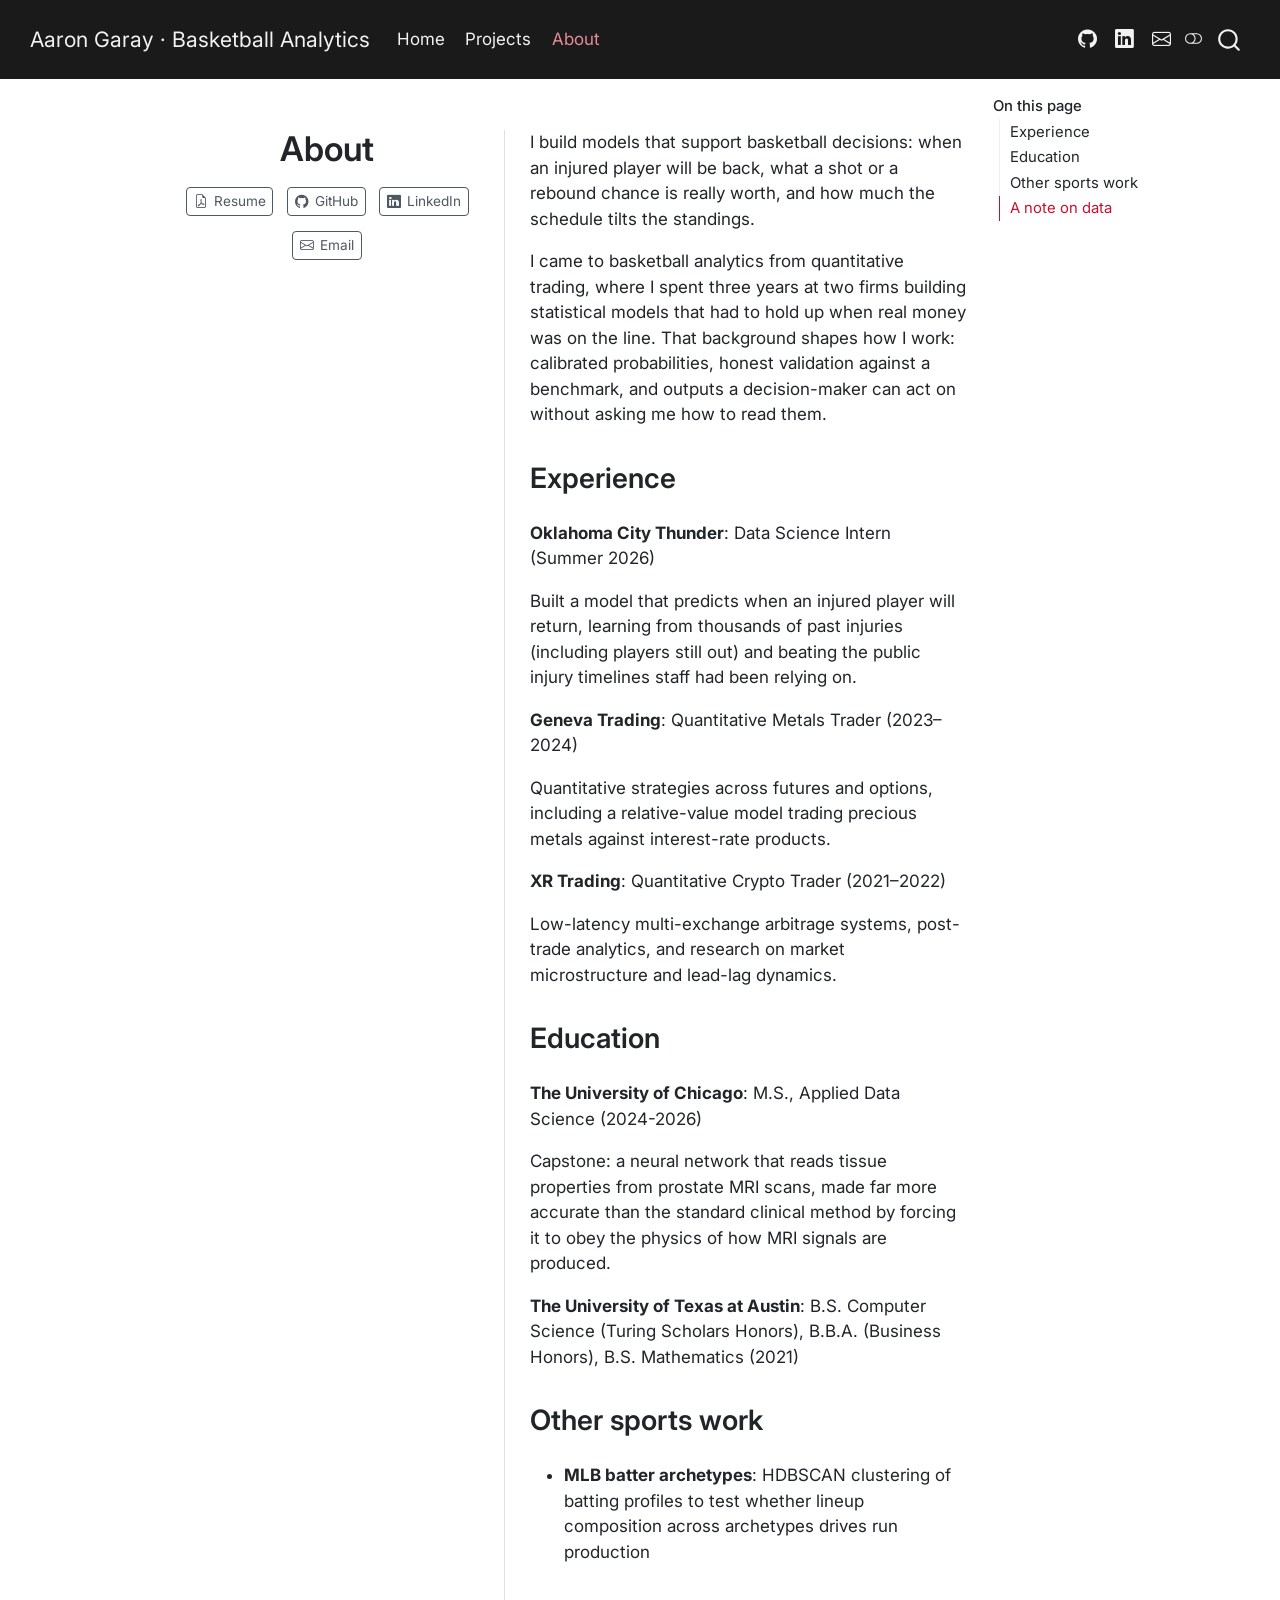
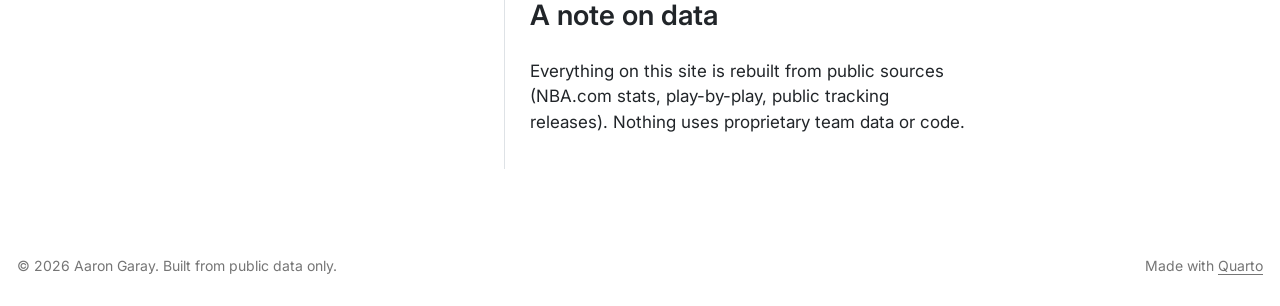
==== commit 3a425679: "Publish site 2026-10-15" ====
--- a/about.html
+++ b/about.html
@@ -355,11 +355,7 @@
 <section id="experience" class="level2">
 <h2 data-anchor-id="experience">Experience</h2>
 <p><strong>Oklahoma City Thunder</strong>: Data Science Intern (Summer 2026)</p>
-<ul>
-<li>Built a Bayesian hierarchical survival model forecasting player return-to-play dates, scoring a 0.53 Brier skill score against Rotowire’s published timelines on held-out injuries</li>
-<li>Built the ETL pipeline behind it: an episode-level dataset of roughly 8,000 injuries across five seasons</li>
-<li>Delivered forecasts, injury histories and comparable-injury cohorts to front office and performance staff through a Streamlit app</li>
-</ul>
+<p>Built a model that predicts when an injured player will return, learning from thousands of past injuries (including players still out) and beating the public injury timelines staff had been relying on.</p>
 <p><strong>Geneva Trading</strong>: Quantitative Metals Trader (2023–2024)</p>
 <p>Quantitative strategies across futures and options, including a relative-value model trading precious metals against interest-rate products.</p>
 <p><strong>XR Trading</strong>: Quantitative Crypto Trader (2021–2022)</p>
@@ -367,9 +363,9 @@
 </section>
 <section id="education" class="level2">
 <h2 data-anchor-id="education">Education</h2>
-<p><strong>The University of Chicago</strong>: M.S., Applied Data Science</p>
-<p>Capstone: a physics-informed variational autoencoder for prostate MRI that roughly tripled the accuracy of tissue measurements over the clinical baseline, with uncertainty intervals calibrated to hold on 7 of 9 parameters.</p>
-<p><strong>The University of Texas at Austin</strong>: B.S. Computer Science (Turing Scholars Honors), B.B.A. (Business Honors), B.S. Mathematics</p>
+<p><strong>The University of Chicago</strong>: M.S., Applied Data Science (2024-2026)</p>
+<p>Capstone: a neural network that reads tissue properties from prostate MRI scans, made far more accurate than the standard clinical method by forcing it to obey the physics of how MRI signals are produced.</p>
+<p><strong>The University of Texas at Austin</strong>: B.S. Computer Science (Turing Scholars Honors), B.B.A. (Business Honors), B.S. Mathematics (2021)</p>
 </section>
 <section id="other-sports-work" class="level2">
 <h2 data-anchor-id="other-sports-work">Other sports work</h2>
